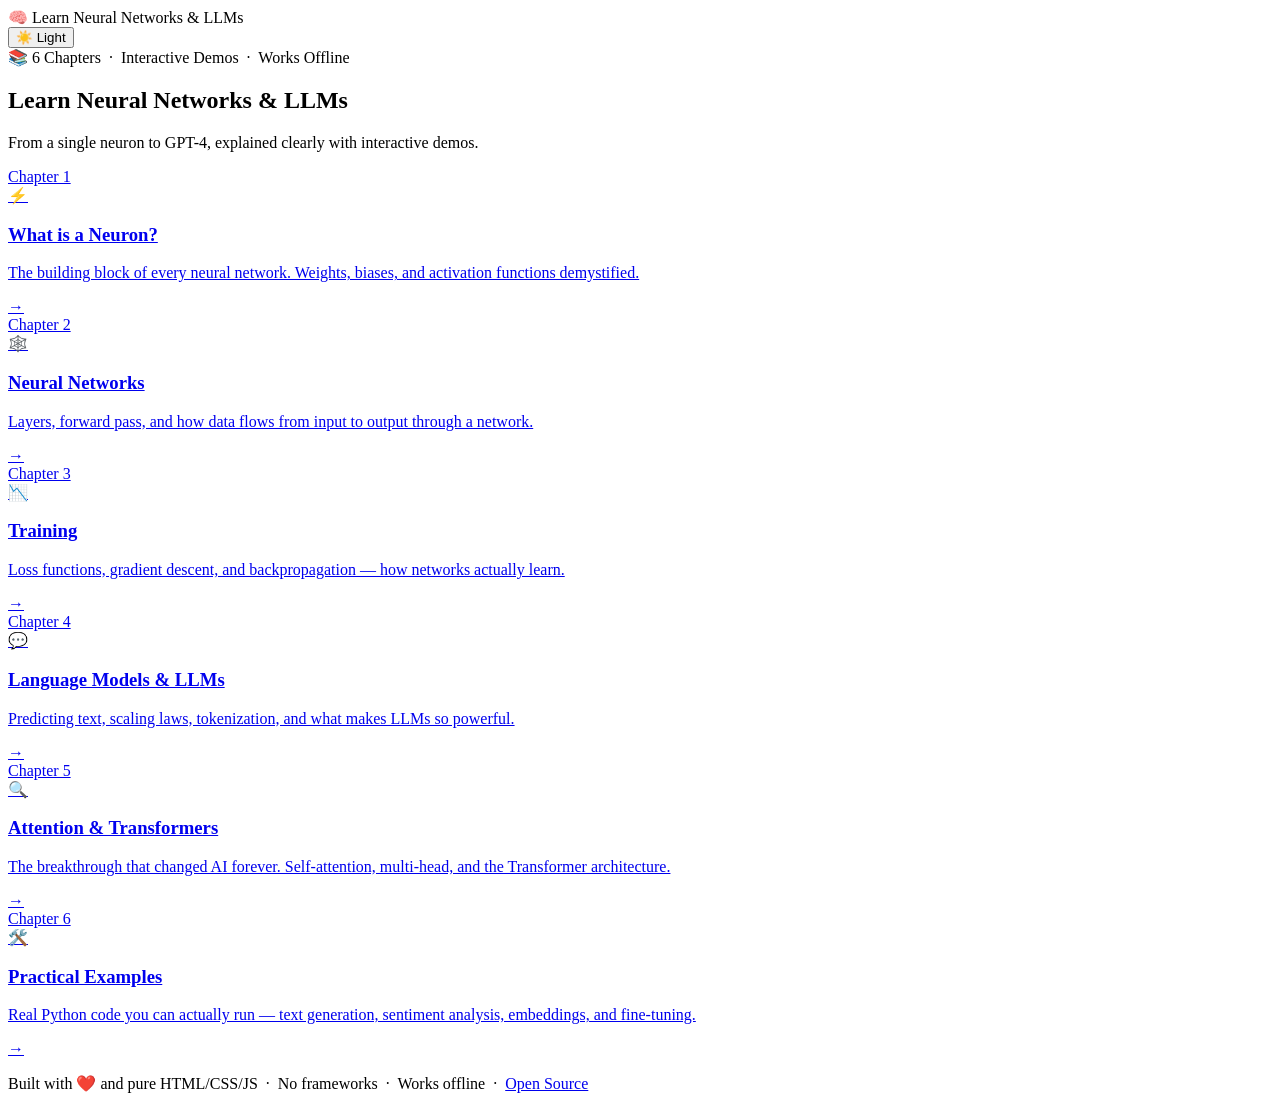
==== index.html @ 8501e5a8 "Initial commit: Learn Neural Networks & LLMs educational site - 6 chapters: neurons, networks, train" ====
<!DOCTYPE html>
<html lang="en">
<head>
  <meta charset="UTF-8">
  <meta name="viewport" content="width=device-width, initial-scale=1.0">
  <base href="/learn-llms/">
  <title>Learn Neural Networks & LLMs</title>
  <meta name="description" content="From a single neuron to GPT-4, explained clearly with interactive demos. A free, offline-capable course on neural networks and large language models.">
  <meta name="theme-color" content="#6c63ff">
  <link rel="manifest" href="manifest.json">
  <link rel="icon" href="assets/icon-192.svg" type="image/svg+xml">
  <link rel="apple-touch-icon" href="assets/icon-192.svg">
  <!-- Open Graph -->
  <meta property="og:title" content="Learn Neural Networks & LLMs">
  <meta property="og:description" content="From a single neuron to GPT-4, explained clearly with interactive demos.">
  <meta property="og:type" content="website">
  <link rel="stylesheet" href="style.css">
</head>
<body>
  <div id="progress-bar"></div>

  <header>
    <div class="site-title">
      <span class="logo">🧠</span>
      Learn Neural Networks &amp; LLMs
    </div>
    <div class="header-nav">
      <button id="theme-toggle" aria-label="Toggle theme">☀️ Light</button>
    </div>
  </header>

  <main>
    <section class="hero">
      <div class="hero-badge">📚 6 Chapters &nbsp;·&nbsp; Interactive Demos &nbsp;·&nbsp; Works Offline</div>
      <h1>Learn Neural Networks &amp; LLMs</h1>
      <p>From a single neuron to GPT-4, explained clearly with interactive demos.</p>
    </section>

    <div class="cards-grid">

      <a href="chapters/01-neurons.html" class="chapter-card">
        <div class="chapter-num">Chapter 1</div>
        <div class="chapter-icon">⚡</div>
        <h3>What is a Neuron?</h3>
        <p>The building block of every neural network. Weights, biases, and activation functions demystified.</p>
        <span class="card-arrow">→</span>
      </a>

      <a href="chapters/02-networks.html" class="chapter-card">
        <div class="chapter-num">Chapter 2</div>
        <div class="chapter-icon">🕸️</div>
        <h3>Neural Networks</h3>
        <p>Layers, forward pass, and how data flows from input to output through a network.</p>
        <span class="card-arrow">→</span>
      </a>

      <a href="chapters/03-training.html" class="chapter-card">
        <div class="chapter-num">Chapter 3</div>
        <div class="chapter-icon">📉</div>
        <h3>Training</h3>
        <p>Loss functions, gradient descent, and backpropagation — how networks actually learn.</p>
        <span class="card-arrow">→</span>
      </a>

      <a href="chapters/04-llms.html" class="chapter-card">
        <div class="chapter-num">Chapter 4</div>
        <div class="chapter-icon">💬</div>
        <h3>Language Models &amp; LLMs</h3>
        <p>Predicting text, scaling laws, tokenization, and what makes LLMs so powerful.</p>
        <span class="card-arrow">→</span>
      </a>

      <a href="chapters/05-attention.html" class="chapter-card">
        <div class="chapter-num">Chapter 5</div>
        <div class="chapter-icon">🔍</div>
        <h3>Attention &amp; Transformers</h3>
        <p>The breakthrough that changed AI forever. Self-attention, multi-head, and the Transformer architecture.</p>
        <span class="card-arrow">→</span>
      </a>

      <a href="chapters/06-practical.html" class="chapter-card">
        <div class="chapter-num">Chapter 6</div>
        <div class="chapter-icon">🛠️</div>
        <h3>Practical Examples</h3>
        <p>Real Python code you can actually run — text generation, sentiment analysis, embeddings, and fine-tuning.</p>
        <span class="card-arrow">→</span>
      </a>

    </div>
  </main>

  <footer>
    <p>Built with ❤️ and pure HTML/CSS/JS &nbsp;·&nbsp; No frameworks &nbsp;·&nbsp; Works offline &nbsp;·&nbsp; <a href="https://github.com">Open Source</a></p>
  </footer>

  <script src="app.js"></script>
</body>
</html>
---- style.css ----
/* ============================================
   Learn Neural Networks & LLMs — Stylesheet
   Dark-mode first, light-mode via .light class
   ============================================ */

:root {
  --bg: #0f0f1a;
  --bg2: #1a1a2e;
  --bg3: #16213e;
  --surface: #1e1e35;
  --surface2: #252545;
  --border: #2e2e50;
  --text: #e8e8f0;
  --text2: #a0a0c0;
  --accent: #6c63ff;
  --accent2: #8b85ff;
  --accent-dim: rgba(108, 99, 255, 0.15);
  --green: #4ecca3;
  --orange: #ff9f43;
  --red: #ff6b6b;
  --callout-bg: rgba(108, 99, 255, 0.1);
  --callout-border: #6c63ff;
  --code-bg: #0d0d1a;
  --code-kw: #c678dd;
  --code-str: #98c379;
  --code-num: #d19a66;
  --code-fn: #61afef;
  --code-comment: #5c6370;
  --shadow: 0 4px 24px rgba(0,0,0,0.4);
  --radius: 12px;
  --radius-sm: 8px;
  --transition: 0.2s ease;
  --progress-h: 3px;
}

.light {
  --bg: #f5f5ff;
  --bg2: #eeeeff;
  --bg3: #e8e8fa;
  --surface: #ffffff;
  --surface2: #f0f0ff;
  --border: #d0d0e8;
  --text: #1a1a2e;
  --text2: #5a5a7a;
  --accent: #6c63ff;
  --accent2: #5a52e0;
  --accent-dim: rgba(108, 99, 255, 0.1);
  --callout-bg: rgba(108, 99, 255, 0.08);
  --code-bg: #1e1e2e;
  --shadow: 0 4px 24px rgba(0,0,0,0.12);
}

/* ── Reset & Base ── */
*, *::before, *::after { box-sizing: border-box; margin: 0; padding: 0; }

html {
  scroll-behavior: smooth;
  font-size: 16px;
}

body {
  background: var(--bg);
  color: var(--text);
  font-family: -apple-system, BlinkMacSystemFont, 'Segoe UI', Roboto, Oxygen, Ubuntu, sans-serif;
  line-height: 1.7;
  min-height: 100vh;
  transition: background var(--transition), color var(--transition);
}

a {
  color: var(--accent2);
  text-decoration: none;
  transition: color var(--transition);
}
a:hover { color: var(--accent); text-decoration: underline; }

img, canvas, svg { max-width: 100%; }

/* ── Scroll Progress Bar ── */
#progress-bar {
  position: fixed;
  top: 0; left: 0;
  height: var(--progress-h);
  width: 0%;
  background: linear-gradient(90deg, var(--accent), var(--green));
  z-index: 1000;
  transition: width 0.1s linear;
}

/* ── Header ── */
header {
  background: var(--bg2);
  border-bottom: 1px solid var(--border);
  padding: 0 1.5rem;
  position: sticky;
  top: var(--progress-h);
  z-index: 100;
  display: flex;
  align-items: center;
  justify-content: space-between;
  height: 56px;
  backdrop-filter: blur(8px);
}

.site-title {
  font-size: 1rem;
  font-weight: 700;
  color: var(--text);
  letter-spacing: -0.3px;
  display: flex;
  align-items: center;
  gap: 0.5rem;
}
.site-title .logo { font-size: 1.3em; }

.header-nav {
  display: flex;
  align-items: center;
  gap: 1rem;
}

.header-nav a {
  color: var(--text2);
  font-size: 0.9rem;
  padding: 0.3rem 0.7rem;
  border-radius: var(--radius-sm);
  transition: background var(--transition), color var(--transition);
}
.header-nav a:hover {
  background: var(--accent-dim);
  color: var(--accent2);
  text-decoration: none;
}

/* ── Theme Toggle ── */
#theme-toggle {
  background: var(--surface2);
  border: 1px solid var(--border);
  color: var(--text2);
  border-radius: 20px;
  padding: 0.3rem 0.8rem;
  cursor: pointer;
  font-size: 0.85rem;
  transition: all var(--transition);
  display: flex;
  align-items: center;
  gap: 0.4rem;
}
#theme-toggle:hover {
  background: var(--accent-dim);
  border-color: var(--accent);
  color: var(--accent2);
}

/* ── Hero (index) ── */
.hero {
  text-align: center;
  padding: 5rem 1.5rem 3rem;
  background: radial-gradient(ellipse at 50% 0%, rgba(108,99,255,0.15) 0%, transparent 70%);
}

.hero h1 {
  font-size: clamp(2rem, 5vw, 3.5rem);
  font-weight: 800;
  letter-spacing: -1px;
  line-height: 1.15;
  margin-bottom: 1rem;
  background: linear-gradient(135deg, var(--text), var(--accent2));
  -webkit-background-clip: text;
  -webkit-text-fill-color: transparent;
  background-clip: text;
}

.hero p {
  font-size: 1.2rem;
  color: var(--text2);
  max-width: 600px;
  margin: 0 auto 2rem;
}

.hero-badge {
  display: inline-flex;
  align-items: center;
  gap: 0.4rem;
  background: var(--accent-dim);
  border: 1px solid var(--accent);
  color: var(--accent2);
  border-radius: 20px;
  padding: 0.4rem 1rem;
  font-size: 0.85rem;
  font-weight: 600;
  margin-bottom: 2rem;
}

/* ── Chapter Cards Grid ── */
.cards-grid {
  display: grid;
  grid-template-columns: repeat(auto-fill, minmax(280px, 1fr));
  gap: 1.25rem;
  padding: 0 1.5rem 4rem;
  max-width: 1100px;
  margin: 0 auto;
}

.chapter-card {
  background: var(--surface);
  border: 1px solid var(--border);
  border-radius: var(--radius);
  padding: 1.5rem;
  transition: transform var(--transition), box-shadow var(--transition), border-color var(--transition);
  cursor: pointer;
  position: relative;
  overflow: hidden;
  display: flex;
  flex-direction: column;
  gap: 0.75rem;
  color: var(--text);
}
.chapter-card::before {
  content: '';
  position: absolute;
  top: 0; left: 0; right: 0;
  height: 2px;
  background: linear-gradient(90deg, var(--accent), var(--green));
  opacity: 0;
  transition: opacity var(--transition);
}
.chapter-card:hover {
  transform: translateY(-3px);
  box-shadow: var(--shadow);
  border-color: var(--accent);
  text-decoration: none;
  color: var(--text);
}
.chapter-card:hover::before { opacity: 1; }

.chapter-card .chapter-num {
  font-size: 0.75rem;
  font-weight: 700;
  text-transform: uppercase;
  letter-spacing: 1px;
  color: var(--accent2);
}
.chapter-card .chapter-icon {
  font-size: 2rem;
  line-height: 1;
}
.chapter-card h3 {
  font-size: 1.1rem;
  font-weight: 700;
  line-height: 1.3;
}
.chapter-card p {
  font-size: 0.9rem;
  color: var(--text2);
  flex: 1;
}
.chapter-card .card-arrow {
  color: var(--accent2);
  font-size: 1.2rem;
  align-self: flex-end;
  transition: transform var(--transition);
}
.chapter-card:hover .card-arrow { transform: translateX(4px); }

/* ── Chapter Page Layout ── */
.chapter-container {
  max-width: 800px;
  margin: 0 auto;
  padding: 2.5rem 1.5rem 4rem;
}

.chapter-meta {
  display: flex;
  align-items: center;
  gap: 0.75rem;
  margin-bottom: 1.5rem;
  flex-wrap: wrap;
}
.chapter-meta .chap-num {
  background: var(--accent-dim);
  color: var(--accent2);
  border-radius: 20px;
  padding: 0.25rem 0.75rem;
  font-size: 0.8rem;
  font-weight: 700;
  text-transform: uppercase;
  letter-spacing: 1px;
}

.chapter-container h1 {
  font-size: clamp(1.8rem, 4vw, 2.8rem);
  font-weight: 800;
  letter-spacing: -0.5px;
  line-height: 1.2;
  margin-bottom: 0.75rem;
}

.chapter-intro {
  font-size: 1.1rem;
  color: var(--text2);
  margin-bottom: 2.5rem;
  padding-bottom: 2rem;
  border-bottom: 1px solid var(--border);
}

.chapter-container h2 {
  font-size: 1.5rem;
  font-weight: 700;
  margin: 2.5rem 0 1rem;
  color: var(--text);
}
.chapter-container h3 {
  font-size: 1.15rem;
  font-weight: 600;
  margin: 1.75rem 0 0.75rem;
  color: var(--accent2);
}
.chapter-container p { margin-bottom: 1rem; }
.chapter-container ul, .chapter-container ol {
  margin: 0.5rem 0 1rem 1.5rem;
}
.chapter-container li { margin-bottom: 0.4rem; }

/* ── Callout Box ── */
.callout {
  background: var(--callout-bg);
  border-left: 4px solid var(--callout-border);
  border-radius: 0 var(--radius-sm) var(--radius-sm) 0;
  padding: 1.25rem 1.5rem;
  margin: 1.5rem 0;
  position: relative;
}
.callout.green {
  --callout-bg: rgba(78, 204, 163, 0.1);
  --callout-border: #4ecca3;
}
.callout.orange {
  --callout-bg: rgba(255, 159, 67, 0.1);
  --callout-border: #ff9f43;
}
.callout.red {
  --callout-bg: rgba(255, 107, 107, 0.1);
  --callout-border: #ff6b6b;
}
.callout-icon {
  font-size: 1.2rem;
  margin-bottom: 0.5rem;
  display: block;
}
.callout strong { color: var(--text); }
.callout p:last-child { margin-bottom: 0; }

/* ── Math/Formula ── */
.math-block {
  background: var(--code-bg);
  border: 1px solid var(--border);
  border-radius: var(--radius-sm);
  padding: 1.25rem 1.5rem;
  margin: 1.5rem 0;
  font-family: 'Courier New', monospace;
  font-size: 1rem;
  color: var(--green);
  text-align: center;
  overflow-x: auto;
}

/* ── Code Blocks ── */
pre {
  background: var(--code-bg);
  border: 1px solid var(--border);
  border-radius: var(--radius-sm);
  padding: 1.25rem 1.5rem;
  margin: 1.5rem 0;
  overflow-x: auto;
  position: relative;
  font-size: 0.875rem;
  line-height: 1.6;
}
code {
  font-family: 'Fira Code', 'Cascadia Code', 'Courier New', monospace;
  font-size: 0.9em;
}
pre code {
  color: var(--text);
  font-size: 0.875rem;
}
:not(pre) > code {
  background: var(--surface2);
  border: 1px solid var(--border);
  border-radius: 4px;
  padding: 0.15em 0.4em;
  color: var(--accent2);
}

/* Syntax highlight classes */
.kw { color: var(--code-kw); }
.str { color: var(--code-str); }
.num { color: var(--code-num); }
.fn { color: var(--code-fn); }
.cm { color: var(--code-comment); font-style: italic; }
.builtin { color: #e5c07b; }

/* Copy button */
.copy-btn {
  position: absolute;
  top: 0.6rem;
  right: 0.6rem;
  background: var(--surface2);
  border: 1px solid var(--border);
  color: var(--text2);
  border-radius: var(--radius-sm);
  padding: 0.25rem 0.6rem;
  font-size: 0.75rem;
  cursor: pointer;
  transition: all var(--transition);
  font-family: inherit;
}
.copy-btn:hover {
  background: var(--accent-dim);
  border-color: var(--accent);
  color: var(--accent2);
}
.copy-btn.copied {
  background: rgba(78, 204, 163, 0.15);
  border-color: var(--green);
  color: var(--green);
}

/* ── Demo Box ── */
.demo-box {
  background: var(--surface);
  border: 1px solid var(--border);
  border-radius: var(--radius);
  padding: 1.5rem;
  margin: 2rem 0;
}
.demo-box h3 {
  font-size: 1rem;
  font-weight: 700;
  margin: 0 0 1.25rem;
  color: var(--accent2);
  display: flex;
  align-items: center;
  gap: 0.5rem;
}
.demo-box h3::before {
  content: '▶';
  font-size: 0.7rem;
}

/* Sliders */
.slider-row {
  display: grid;
  grid-template-columns: 80px 1fr 60px;
  align-items: center;
  gap: 0.75rem;
  margin-bottom: 0.75rem;
}
.slider-row label {
  font-size: 0.85rem;
  color: var(--text2);
  font-weight: 600;
  font-family: monospace;
}
input[type=range] {
  -webkit-appearance: none;
  appearance: none;
  height: 4px;
  background: var(--border);
  border-radius: 2px;
  outline: none;
  cursor: pointer;
}
input[type=range]::-webkit-slider-thumb {
  -webkit-appearance: none;
  width: 16px; height: 16px;
  border-radius: 50%;
  background: var(--accent);
  cursor: pointer;
  transition: transform var(--transition);
}
input[type=range]::-webkit-slider-thumb:hover { transform: scale(1.2); }
.slider-val {
  text-align: right;
  font-family: monospace;
  font-size: 0.85rem;
  color: var(--accent2);
  font-weight: 600;
}

/* Number inputs */
.input-row {
  display: grid;
  grid-template-columns: 80px 1fr;
  align-items: center;
  gap: 0.75rem;
  margin-bottom: 0.75rem;
}
.input-row label {
  font-size: 0.85rem;
  color: var(--text2);
  font-weight: 600;
  font-family: monospace;
}
input[type=number], input[type=text], textarea {
  background: var(--bg);
  border: 1px solid var(--border);
  border-radius: var(--radius-sm);
  color: var(--text);
  padding: 0.5rem 0.75rem;
  font-size: 0.9rem;
  font-family: inherit;
  transition: border-color var(--transition);
  width: 100%;
}
input[type=number]:focus, input[type=text]:focus, textarea:focus {
  outline: none;
  border-color: var(--accent);
}
textarea { resize: vertical; min-height: 80px; }

/* Result display */
.result-display {
  background: var(--bg);
  border: 1px solid var(--border);
  border-radius: var(--radius-sm);
  padding: 1rem 1.25rem;
  margin-top: 1rem;
  font-family: monospace;
  font-size: 0.9rem;
}
.result-row {
  display: flex;
  justify-content: space-between;
  align-items: center;
  padding: 0.25rem 0;
}
.result-label { color: var(--text2); }
.result-val { color: var(--green); font-weight: 700; font-size: 1rem; }

/* Buttons */
.btn {
  background: var(--accent);
  color: #fff;
  border: none;
  border-radius: var(--radius-sm);
  padding: 0.6rem 1.25rem;
  font-size: 0.9rem;
  font-weight: 600;
  cursor: pointer;
  transition: all var(--transition);
  font-family: inherit;
  display: inline-flex;
  align-items: center;
  gap: 0.4rem;
}
.btn:hover { background: var(--accent2); transform: translateY(-1px); }
.btn:active { transform: translateY(0); }
.btn.secondary {
  background: var(--surface2);
  color: var(--text);
  border: 1px solid var(--border);
}
.btn.secondary:hover { border-color: var(--accent); color: var(--accent2); background: var(--accent-dim); }
.btn-group { display: flex; gap: 0.75rem; flex-wrap: wrap; margin-top: 1rem; }

/* Canvas */
.demo-canvas {
  display: block;
  border-radius: var(--radius-sm);
  border: 1px solid var(--border);
  background: var(--bg);
  max-width: 100%;
  margin: 1rem auto;
}

/* ── Token Visualization ── */
.token-display {
  margin-top: 1rem;
  padding: 1rem;
  background: var(--bg);
  border: 1px solid var(--border);
  border-radius: var(--radius-sm);
  min-height: 60px;
  line-height: 2.2;
  word-break: break-word;
}
.token {
  display: inline-block;
  border-radius: 4px;
  padding: 0.1em 0.4em;
  margin: 0.1em 0;
  font-family: monospace;
  font-size: 0.9rem;
  cursor: default;
}
.token:nth-child(4n+1) { background: rgba(108,99,255,0.2); color: #a89fff; }
.token:nth-child(4n+2) { background: rgba(78,204,163,0.2); color: #6edfc0; }
.token:nth-child(4n+3) { background: rgba(255,159,67,0.2); color: #ffb870; }
.token:nth-child(4n+0) { background: rgba(255,107,107,0.2); color: #ff9090; }
.token-id {
  font-size: 0.65rem;
  opacity: 0.7;
  vertical-align: super;
}

/* ── Attention Demo ── */
.words-row {
  display: flex;
  flex-wrap: wrap;
  gap: 0.5rem;
  margin-bottom: 1rem;
}
.word-btn {
  background: var(--surface2);
  border: 1px solid var(--border);
  color: var(--text);
  border-radius: var(--radius-sm);
  padding: 0.4rem 0.8rem;
  cursor: pointer;
  font-size: 0.9rem;
  font-family: inherit;
  transition: all var(--transition);
}
.word-btn:hover, .word-btn.active {
  background: var(--accent-dim);
  border-color: var(--accent);
  color: var(--accent2);
}

/* ── Prev/Next Nav ── */
.chapter-nav {
  display: grid;
  grid-template-columns: 1fr 1fr;
  gap: 1rem;
  margin-top: 3rem;
  padding-top: 2rem;
  border-top: 1px solid var(--border);
}
.nav-prev, .nav-next {
  display: flex;
  flex-direction: column;
  gap: 0.3rem;
  padding: 1rem 1.25rem;
  background: var(--surface);
  border: 1px solid var(--border);
  border-radius: var(--radius);
  transition: all var(--transition);
  color: var(--text);
}
.nav-prev:hover, .nav-next:hover {
  border-color: var(--accent);
  background: var(--accent-dim);
  text-decoration: none;
  color: var(--text);
}
.nav-next { text-align: right; }
.nav-label {
  font-size: 0.75rem;
  text-transform: uppercase;
  letter-spacing: 1px;
  color: var(--text2);
}
.nav-title {
  font-size: 0.95rem;
  font-weight: 600;
  color: var(--accent2);
}
.nav-prev .nav-arrow::before { content: '← '; }
.nav-next .nav-arrow::after { content: ' →'; }

/* ── 404 Page ── */
.error-page {
  min-height: calc(100vh - 56px);
  display: flex;
  flex-direction: column;
  align-items: center;
  justify-content: center;
  text-align: center;
  padding: 2rem;
}
.error-code {
  font-size: 8rem;
  font-weight: 900;
  line-height: 1;
  background: linear-gradient(135deg, var(--accent), var(--green));
  -webkit-background-clip: text;
  -webkit-text-fill-color: transparent;
  background-clip: text;
  margin-bottom: 1rem;
}
.error-page h2 { font-size: 1.5rem; margin-bottom: 0.75rem; }
.error-page p { color: var(--text2); margin-bottom: 2rem; }

/* ── Footer ── */
footer {
  text-align: center;
  padding: 2rem;
  color: var(--text2);
  font-size: 0.85rem;
  border-top: 1px solid var(--border);
  margin-top: auto;
}
footer a { color: var(--accent2); }

/* ── Reading links ── */
.links-list {
  list-style: none;
  margin: 0 0 1.5rem;
  padding: 0;
  display: flex;
  flex-direction: column;
  gap: 0.75rem;
}
.links-list li a {
  display: flex;
  align-items: center;
  gap: 0.75rem;
  padding: 0.85rem 1.25rem;
  background: var(--surface);
  border: 1px solid var(--border);
  border-radius: var(--radius-sm);
  transition: all var(--transition);
  color: var(--text);
}
.links-list li a:hover {
  border-color: var(--accent);
  background: var(--accent-dim);
  text-decoration: none;
  color: var(--text);
}
.links-list .link-icon { font-size: 1.25rem; }
.links-list .link-text { flex: 1; }
.links-list .link-title { font-weight: 600; color: var(--accent2); display: block; }
.links-list .link-sub { font-size: 0.82rem; color: var(--text2); }
.links-list .link-arrow { color: var(--text2); }

/* ── Further Reading cards ── */
.further-reading {
  display: flex;
  flex-direction: column;
  gap: 0.75rem;
  margin: 1.5rem 0;
}
.reading-card {
  display: flex;
  align-items: flex-start;
  gap: 1rem;
  padding: 1rem 1.25rem;
  background: var(--surface);
  border: 1px solid var(--border);
  border-radius: var(--radius-sm);
  text-decoration: none;
  color: var(--text);
  transition: all var(--transition);
}
.reading-card:hover {
  border-color: var(--accent);
  background: var(--accent-dim);
  text-decoration: none;
  color: var(--text);
}
.reading-card strong { color: var(--accent2); display: block; margin-bottom: 0.25rem; }
.reading-card p { margin: 0; color: var(--text2); font-size: 0.88rem; }
.reading-icon { font-size: 1.5rem; flex-shrink: 0; padding-top: 2px; }

/* ── Responsive ── */
@media (max-width: 640px) {
  .cards-grid { grid-template-columns: 1fr; padding: 0 1rem 3rem; }
  .hero { padding: 3rem 1rem 2rem; }
  .chapter-container { padding: 1.5rem 1rem 3rem; }
  .chapter-nav { grid-template-columns: 1fr; }
  .slider-row { grid-template-columns: 70px 1fr 55px; }
  header { padding: 0 1rem; }
}
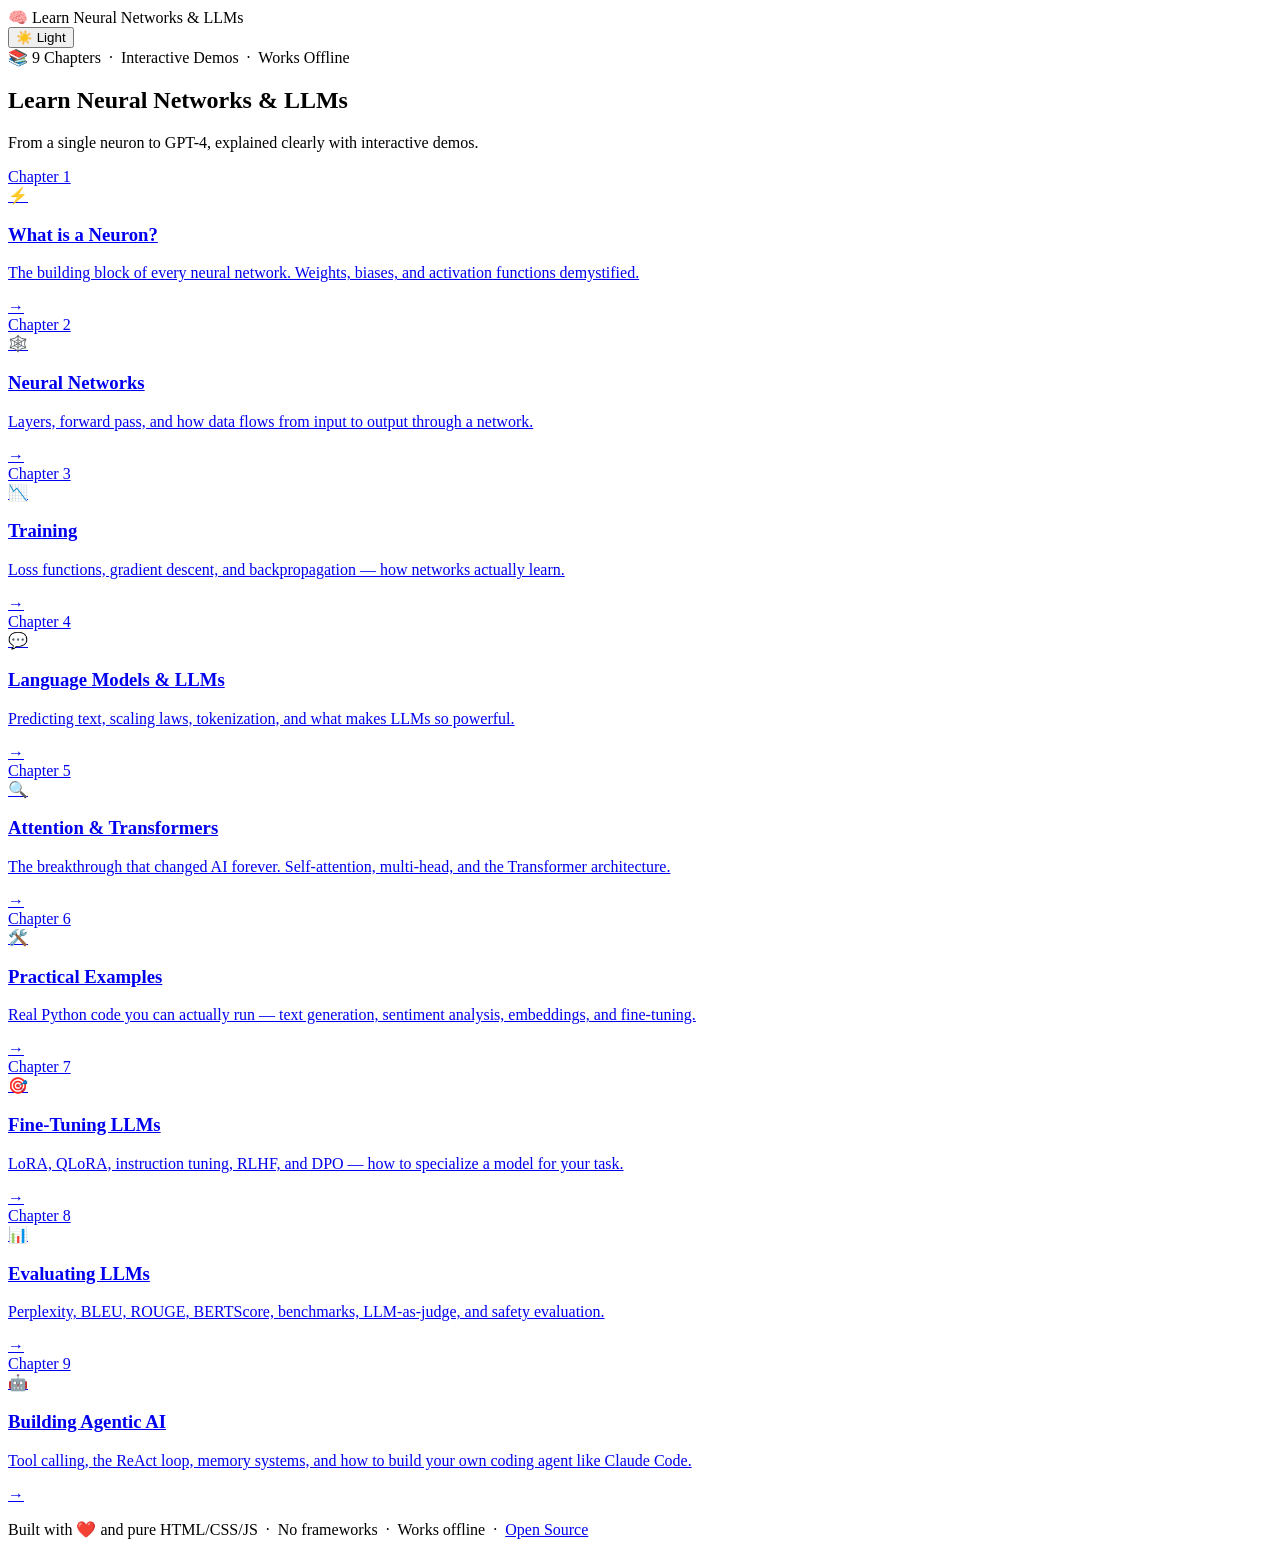
==== commit 22dcdc68: "Add chapters 7-9: fine-tuning, evaluation, agentic AI Chapter 7: Fine-Tuning LLMs - Full fine-tuning" ====
--- a/index.html
+++ b/index.html
@@ -31,7 +31,7 @@
 
   <main>
     <section class="hero">
-      <div class="hero-badge">📚 6 Chapters &nbsp;·&nbsp; Interactive Demos &nbsp;·&nbsp; Works Offline</div>
+      <div class="hero-badge">📚 9 Chapters &nbsp;·&nbsp; Interactive Demos &nbsp;·&nbsp; Works Offline</div>
       <h1>Learn Neural Networks &amp; LLMs</h1>
       <p>From a single neuron to GPT-4, explained clearly with interactive demos.</p>
     </section>
@@ -86,6 +86,30 @@
         <span class="card-arrow">→</span>
       </a>
 
+      <a href="chapters/07-finetuning.html" class="chapter-card">
+        <div class="chapter-num">Chapter 7</div>
+        <div class="chapter-icon">🎯</div>
+        <h3>Fine-Tuning LLMs</h3>
+        <p>LoRA, QLoRA, instruction tuning, RLHF, and DPO — how to specialize a model for your task.</p>
+        <span class="card-arrow">→</span>
+      </a>
+
+      <a href="chapters/08-evaluation.html" class="chapter-card">
+        <div class="chapter-num">Chapter 8</div>
+        <div class="chapter-icon">📊</div>
+        <h3>Evaluating LLMs</h3>
+        <p>Perplexity, BLEU, ROUGE, BERTScore, benchmarks, LLM-as-judge, and safety evaluation.</p>
+        <span class="card-arrow">→</span>
+      </a>
+
+      <a href="chapters/09-agents.html" class="chapter-card">
+        <div class="chapter-num">Chapter 9</div>
+        <div class="chapter-icon">🤖</div>
+        <h3>Building Agentic AI</h3>
+        <p>Tool calling, the ReAct loop, memory systems, and how to build your own coding agent like Claude Code.</p>
+        <span class="card-arrow">→</span>
+      </a>
+
     </div>
   </main>
 
--- a/style.css
+++ b/style.css
@@ -736,6 +736,81 @@
 .links-list .link-sub { font-size: 0.82rem; color: var(--text2); }
 .links-list .link-arrow { color: var(--text2); }
 
+/* ── Pipeline steps ── */
+.pipeline-steps {
+  display: flex;
+  flex-direction: column;
+  gap: 0;
+  margin: 1.5rem 0;
+  position: relative;
+}
+.pipeline-steps::before {
+  content: '';
+  position: absolute;
+  left: 19px;
+  top: 20px;
+  bottom: 20px;
+  width: 2px;
+  background: var(--border);
+}
+.pipeline-step {
+  display: flex;
+  gap: 1rem;
+  align-items: flex-start;
+  padding: 0.75rem 0;
+  position: relative;
+}
+.step-num {
+  width: 40px;
+  height: 40px;
+  border-radius: 50%;
+  background: var(--accent);
+  color: #fff;
+  font-weight: 700;
+  display: flex;
+  align-items: center;
+  justify-content: center;
+  flex-shrink: 0;
+  z-index: 1;
+  font-size: 0.9rem;
+}
+.step-body { flex: 1; padding-top: 8px; }
+.step-body strong { display: block; margin-bottom: 0.25rem; color: var(--text); }
+.step-body p { margin: 0; color: var(--text2); font-size: 0.9rem; }
+
+/* ── Comparison table ── */
+.comparison-table {
+  width: 100%;
+  border-collapse: collapse;
+  margin: 1.5rem 0;
+  font-size: 0.9rem;
+}
+.comparison-table th {
+  background: var(--surface2);
+  padding: 0.6rem 0.75rem;
+  text-align: left;
+  border-bottom: 2px solid var(--border);
+  color: var(--accent2);
+  font-weight: 600;
+}
+.comparison-table td {
+  padding: 0.6rem 0.75rem;
+  border-bottom: 1px solid var(--border);
+  vertical-align: top;
+}
+.comparison-table tr:last-child td { border-bottom: none; }
+.comparison-table tr:hover td { background: var(--surface); }
+
+/* ── Slider group ── */
+.slider-group {
+  display: flex;
+  flex-direction: column;
+  gap: 0.4rem;
+  font-size: 0.9rem;
+  color: var(--text2);
+}
+.slider-group input[type=range] { width: 100%; }
+
 /* ── Further Reading cards ── */
 .further-reading {
   display: flex;
